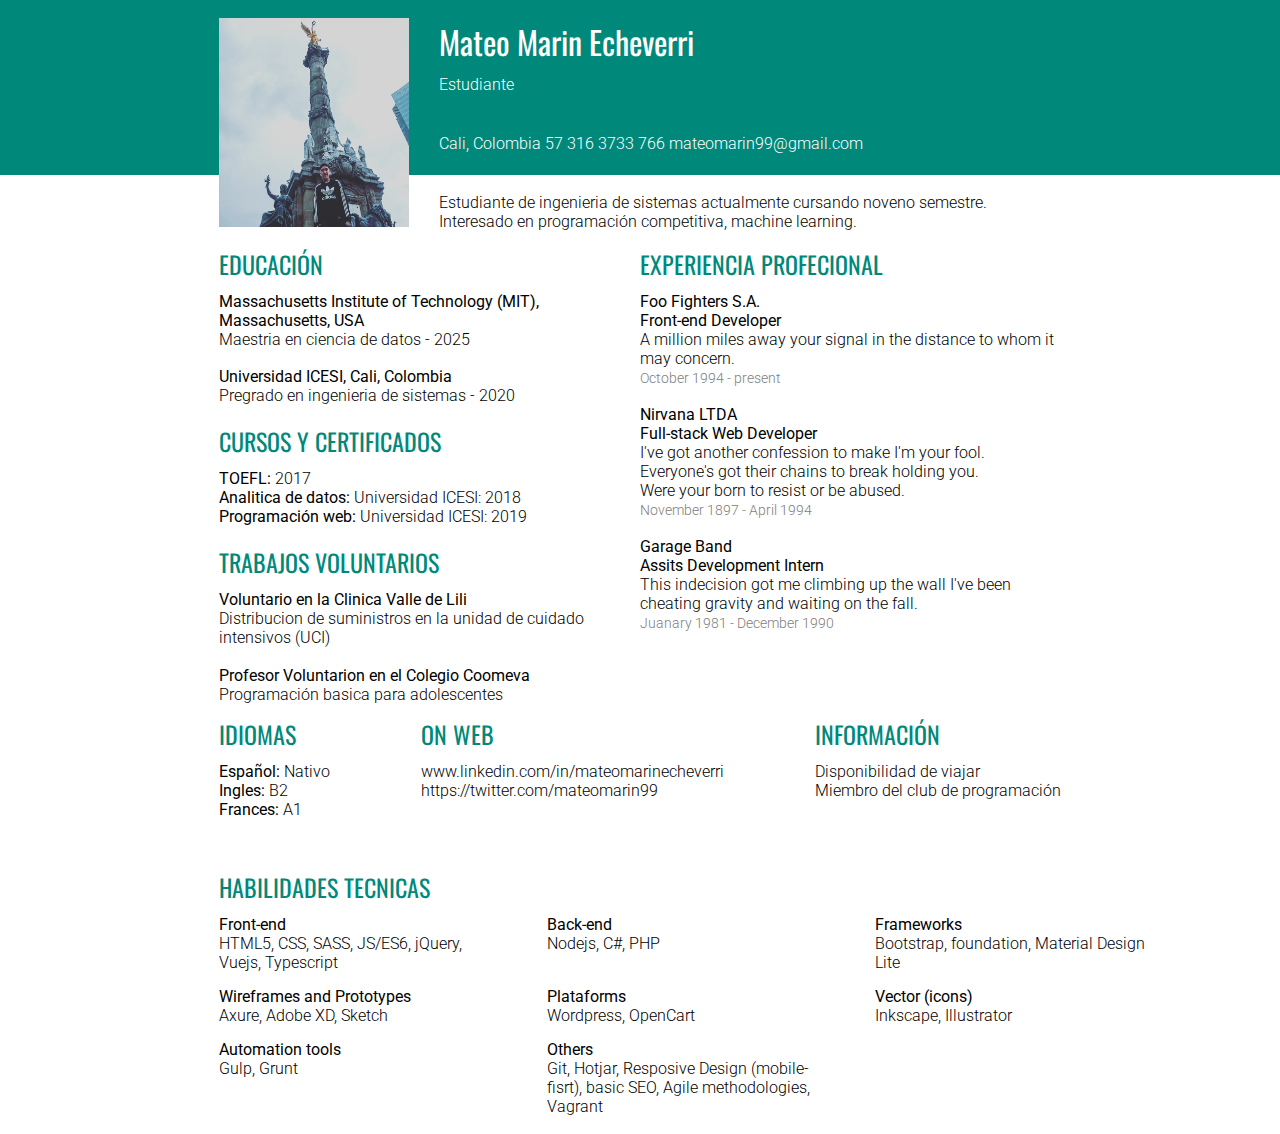
==== index.html @ c697869a "Agragado index.html, foto de perfil y css" ====
<!DOCTYPE html>
<html lang="en">

<head>
    <meta charset="UTF-8">
    <meta name="viewport" content="width=device-width, initial-scale=1.0">
    <meta http-equiv="X-UA-Compatible" content="ie=edge">
    <title>Curriculum</title>
    <link rel="stylesheet" href="https://use.fontawesome.com/releases/v5.2.0/css/all.css"
        integrity="sha384-hWVjflwFxL6sNzntih27bfxkr27PmbbK/iSvJ+a4+0owXq79v+lsFkW54bOGbiDQ" crossorigin="anonymous">
    <link rel="stylesheet" href="style.css">
</head>

<body>
    <div class="bg-green">
        <div class="padding">
            <div class="profile">
                <img src="profile_pic.jpg" width="190" height="209" alt="profile picture">
            </div>

            <div>
                <h1 class="name">Mateo Marin Echeverri</h1>
                <p>Estudiante</p>
            </div>

            <div class="info">
                <p><i class="fas fa-map-marker-alt"></i>Cali, Colombia
                    <i class="fas fa-phone"></i> 57 316 3733 766
                    <i class="fas fa-envelope"></i> mateomarin99@gmail.com</p>
            </div>
        </div>
    </div>

    <div class="padding">
        <div>
            <p><span class="icon-user"><i class="far fa-user"></i></span> <span class="about">Estudiante de ingenieria
                    de sistemas actualmente
                    cursando noveno semestre. Interesado en programación competitiva, machine learning.</span></p>
        </div>


        <div class="information-left">
            <h2><i class="fas fa-graduation-cap"></i> EDUCACIÓN</h2>
            <p><strong> Massachusetts Institute of Technology (MIT), Massachusetts, USA </strong>
                <br> Maestria en ciencia de datos - 2025</p>
            <br>
            <p><strong> Universidad ICESI, Cali, Colombia</strong>
                <br>Pregrado en ingenieria de sistemas - 2020</p>
            <br>
            <h2><i class="fas fa-pencil-alt"></i> CURSOS Y CERTIFICADOS</h2>
            <p><strong>TOEFL:</strong> 2017<br>
                <strong>Analitica de datos:</strong> Universidad ICESI: 2018<br>
                <strong>Programación web:</strong> Universidad ICESI: 2019</p>
            <br>

            <h2><i class="far fa-heart"></i> TRABAJOS VOLUNTARIOS</h2>
            <p><strong>Voluntario en la Clinica Valle de Lili</strong>
                <br>Distribucion de suministros en la unidad de cuidado intensivos (UCI)</p>
            <p><br><strong>Profesor Voluntarion en el Colegio Coomeva</strong>
                <br>Programación basica para adolescentes</p>
        </div>

        <div class="information-right">
            <h2><i class="fas fa-briefcase"></i> EXPERIENCIA PROFECIONAL</h2>
            <p><strong>Foo Fighters S.A.
                    <br>Front-end Developer</strong>
                <br>A million miles away your signal in the distance to whom it may concern.
                <br><span class="gray-text">October 1994 - present </span></p>
            <br>
            <p><strong>Nirvana LTDA
                    <br>Full-stack Web Developer</strong>
                <br>I've got another confession to make I'm your fool.
                <br>Everyone's got their chains to break holding you.
                <br>Were your born to resist or be abused.
                <br><span class="gray-text">November 1897 - April 1994 </span></p>
            <br>
            <p><strong>Garage Band
                    <br>Assits Development Intern</strong>
                <br>This indecision got me climbing up the wall I've been cheating gravity and waiting on the
                fall.
                <br><span class="gray-text">Juanary 1981 - December 1990</span></p>
        </div>

        <div class="lang">
            <div>
                <h2><i class="fas fa-language"></i> IDIOMAS</h2>
                <p><strong>Español:</strong> Nativo
                    <br><strong>Ingles:</strong> B2
                    <br><strong>Frances:</strong> A1</p>
            </div>

            <div>
                <h2><i class="fas fa-globe-americas"></i> ON WEB</h2>
                <p>www.linkedin.com/in/mateomarinecheverri
                    <br>https://twitter.com/mateomarin99</p>
            </div>

            <div>
                <h2><i class="fas fa-star"></i> INFORMACIÓN</h2>
                <p>Disponibilidad de viajar
                    <br>Miembro del club de programación</p>
            </div>
        </div>

        <h2><i class="fas fa-laptop"></i> HABILIDADES TECNICAS</h2>
        <div class="grid">
            <div>
                <p><strong>Front-end</strong>
                    <br>HTML5, CSS, SASS, JS/ES6, jQuery, Vuejs, Typescript</p>
            </div>
            <div>
                <p><strong>Back-end</strong>
                    <br>Nodejs, C#, PHP</p>
            </div>
            <div>
                <p><strong>Frameworks</strong>
                    <br>Bootstrap, foundation, Material Design Lite</p>
            </div>
            <div>
                <p><strong>Wireframes and Prototypes</strong>
                    <br>Axure, Adobe XD, Sketch</p>
            </div>
            <div>
                <p><strong>Plataforms</strong>
                    <br>Wordpress, OpenCart</p>
            </div>
            <div>
                <p><strong>Vector (icons)</strong>
                    <br>Inkscape, Illustrator</p>
            </div>
            <div>
                <p><strong>Automation tools</strong>
                    <br>Gulp, Grunt</br>
            </div>
            <div>
                <p><strong>Others</strong>
                    <br>Git, Hotjar, Resposive Design (mobile-fisrt), basic SEO, Agile methodologies, Vagrant</p>
            </div>
        </div>
    </div>
</body>

</html>
---- style.css ----
@import url('https://fonts.googleapis.com/css?family=Roboto:300,400,700');
@import url('https://fonts.googleapis.com/css?family=Oswald');
* {
    margin: 0;
    padding: 0;
}

.padding {
    width: 842px;
    height: auto;
    margin: 0% auto;
    padding: 18px 30px;
}

.icon-color {
    color: gray;
}

.bg-green {
    height: 175px;
    background-color: #00897B;
    -webkit-text-fill-color: white;
}

p {
    font-family: 'Roboto', sans-serif;
    font-weight: 300;
}

h1, h2 {
    color: #00897B;
    font-family: 'Oswald', sans-serif;
    font-weight: 400;
    margin-bottom: 10px;
}

.gray-text {
    font-size: 14px;
    font-family: 'Roboto', sans-serif;
    color: gray;
}

.name {
    color: white;
    font-weight: 400;
}

.info{
    margin-top: 40px;
}

.profile {
    float: left;
    margin-right: 30px;
}

.icon-user {
    float: left;
    font-size: 32px;
    width: 40px;
    color: #00897B;
}

.about{
    width: 550px;
    float: left;
    margin-bottom: 15px;
}

.information-left {
    height: 470px;
    width: 421px;    
    float: left;
}

.information-right {
    height: 470px;
    width: 421px;
    float: right;
}

.lang{
    clear: both;
    display: flex;    
    justify-content: space-between;
    margin-bottom: 50px
}

.grid {
    display: grid;
    grid-column-gap: 50px;
    grid-row-gap: 15px;
    grid-template-columns: 33% 33% 33%;
}
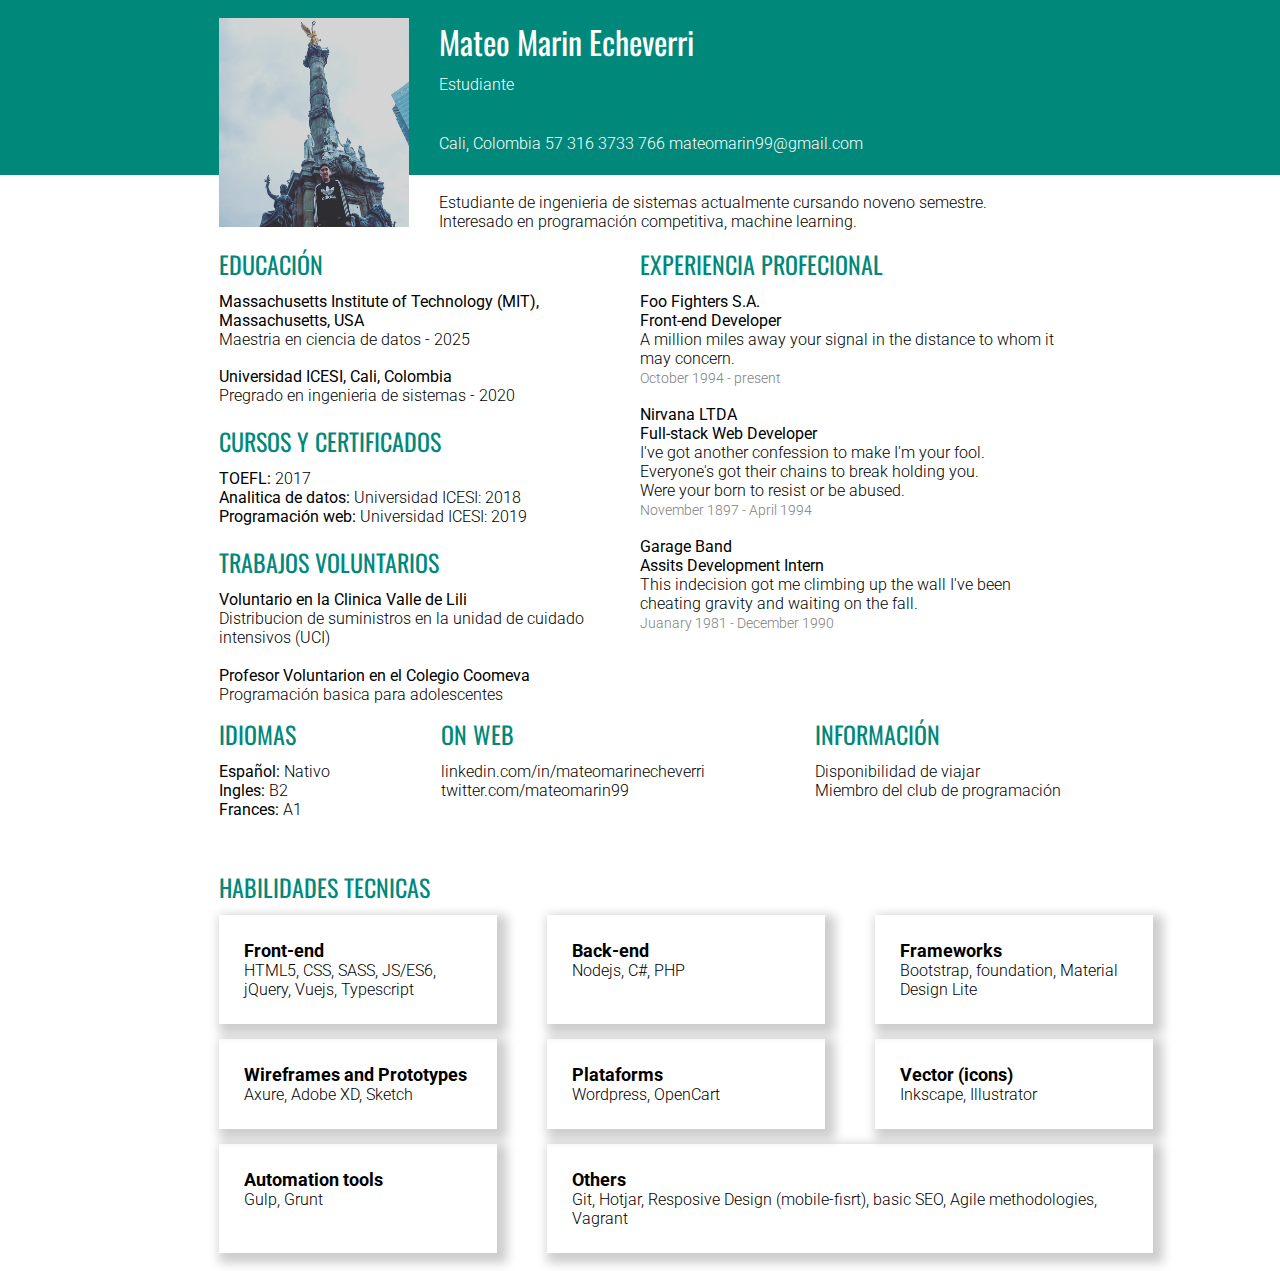
==== commit 934ff4e7: "Modificando el html, css y agregando el javascript" ====
--- a/index.html
+++ b/index.html
@@ -91,8 +91,8 @@
 
             <div>
                 <h2><i class="fas fa-globe-americas"></i> ON WEB</h2>
-                <p>www.linkedin.com/in/mateomarinecheverri
-                    <br>https://twitter.com/mateomarin99</p>
+                <p>linkedin.com/in/mateomarinecheverri
+                    <br>twitter.com/mateomarin99</p>
             </div>
 
             <div>
@@ -103,41 +103,60 @@
         </div>
 
         <h2><i class="fas fa-laptop"></i> HABILIDADES TECNICAS</h2>
+
         <div class="grid">
-            <div>
-                <p><strong>Front-end</strong>
-                    <br>HTML5, CSS, SASS, JS/ES6, jQuery, Vuejs, Typescript</p>
+            <div class="box">
+                <h3 name="title">Front-end</h3>
+                <p name="skills">HTML5, CSS, SASS, JS/ES6, jQuery, Vuejs, Typescript</p>
             </div>
-            <div>
-                <p><strong>Back-end</strong>
-                    <br>Nodejs, C#, PHP</p>
+
+            <div class="box">
+                <h3 name="title">Back-end</h3>
+                <p name="skills">Nodejs, C#, PHP</p>
             </div>
-            <div>
-                <p><strong>Frameworks</strong>
-                    <br>Bootstrap, foundation, Material Design Lite</p>
+
+            <div class="box">
+                <h3 name="title">Frameworks</h3>
+                <p name="skills">Bootstrap, foundation, Material Design Lite</p>
             </div>
-            <div>
-                <p><strong>Wireframes and Prototypes</strong>
-                    <br>Axure, Adobe XD, Sketch</p>
+
+            <div class="box">
+                <h3 name="title">Wireframes and Prototypes</h3>
+                <p name="skills">Axure, Adobe XD, Sketch</p>
             </div>
-            <div>
-                <p><strong>Plataforms</strong>
-                    <br>Wordpress, OpenCart</p>
+
+            <div class="box">
+                <h3 name="title">Plataforms</h3>
+                <p name="skills">Wordpress, OpenCart</p>
             </div>
-            <div>
-                <p><strong>Vector (icons)</strong>
-                    <br>Inkscape, Illustrator</p>
+
+            <div class="box">
+                <h3 name="title">Vector (icons)</h3>
+                <p name="skills">Inkscape, Illustrator</p>
             </div>
-            <div>
-                <p><strong>Automation tools</strong>
-                    <br>Gulp, Grunt</br>
+
+            <div class='box'>
+                <h3 name="title">Automation tools</h3>
+                <p name="skills">Gulp, Grunt</p>
             </div>
-            <div>
-                <p><strong>Others</strong>
-                    <br>Git, Hotjar, Resposive Design (mobile-fisrt), basic SEO, Agile methodologies, Vagrant</p>
+
+            <div class="box" id="others">
+                <h3 name="title">Others</h3>
+                <p name="skills">Git, Hotjar, Resposive Design (mobile-fisrt), basic SEO, Agile methodologies, Vagrant</p>
             </div>
+
         </div>
     </div>
+
+    <div id="popup" style="display: none;">
+        <div class="close"><a href="#" id="close"><i class="fas fa-times"></i></a></div>
+        <div>
+            <h2 class="popup-title" id="popup-title">Title</h2>
+            <div id="progress-bar"></div>
+        </div>
+    </div>
+
+    <script src="https://code.jquery.com/jquery-3.2.1.js"></script>
+    <script src="popup.js"></script>
 </body>
-
 </html>--- a/style.css
+++ b/style.css
@@ -26,6 +26,10 @@
     font-family: 'Roboto', sans-serif;
     font-weight: 300;
 }
+h3{
+    font-family: 'Roboto', sans-serif;
+    font-size: 18px;
+}
 
 h1, h2 {
     color: #00897B;
@@ -45,7 +49,7 @@
     font-weight: 400;
 }
 
-.info{
+.info {
     margin-top: 40px;
 }
 
@@ -61,7 +65,7 @@
     color: #00897B;
 }
 
-.about{
+.about {
     width: 550px;
     float: left;
     margin-bottom: 15px;
@@ -69,7 +73,7 @@
 
 .information-left {
     height: 470px;
-    width: 421px;    
+    width: 421px;
     float: left;
 }
 
@@ -79,9 +83,9 @@
     float: right;
 }
 
-.lang{
+.lang {
     clear: both;
-    display: flex;    
+    display: flex;
     justify-content: space-between;
     margin-bottom: 50px
 }
@@ -91,4 +95,49 @@
     grid-column-gap: 50px;
     grid-row-gap: 15px;
     grid-template-columns: 33% 33% 33%;
+}
+
+.box {
+    padding: 25px;
+    vertical-align: middle;
+    -webkit-box-shadow: 5px 5px 10px 5px rgba(0, 0, 0, 0.2);
+    box-shadow: 5px 5px 10px 5px rgba(0, 0, 0, 0.2);
+}
+
+#others{
+    grid-column: 2 / 4;
+}
+
+#myProgress {
+    width: 100%;
+    background-color: grey;
+}
+
+#myBar {
+    height: 20px;
+    text-align: right;
+    -webkit-text-fill-color: white;
+    padding-top: 5px;
+}
+
+#popup {
+    position: absolute;
+    z-index: 1001;
+    margin: 0px auto;
+    margin-top: 120px;
+    padding: 10px;
+    width: 500px;
+    height: 400px;
+    border-radius: 4px;
+    background-color: #FFFFFF;
+    box-shadow: 0 2px 5px #666666;
+    font-family: 'Roboto', sans-serif;
+    font-weight: 300;
+}
+
+.close {
+    position: absolute;
+    right: 15px;
+    font-family: 'Oswald', sans-serif;
+    font-size: 22px;
 }